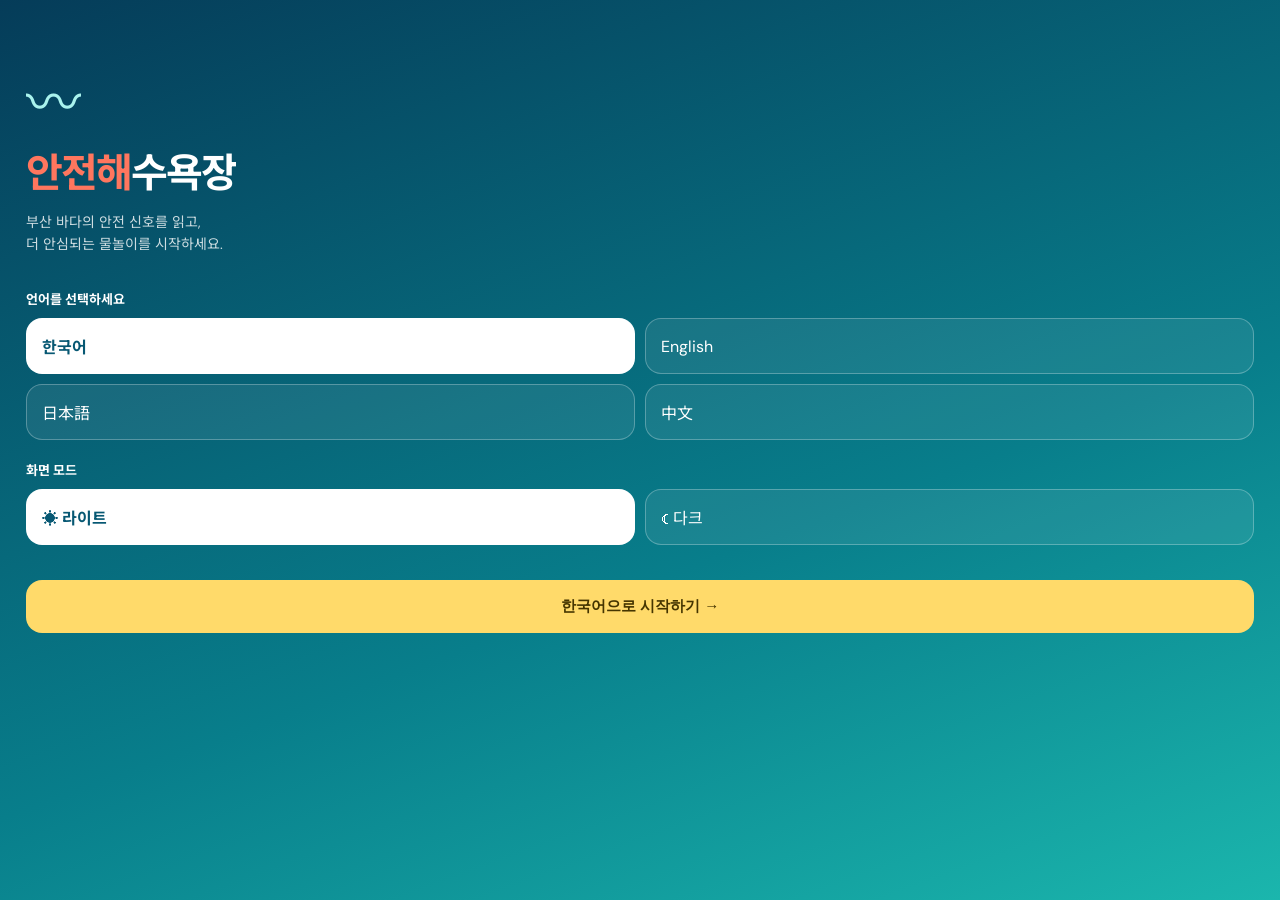
==== index.html @ ffeb75c1 "Refresh internal journal link" ====
<!doctype html>
<html lang="ko"><head><meta charset="utf-8"><meta name="viewport" content="width=device-width,initial-scale=1"><title>안전해수욕장 · 부산 바다 안전</title><link rel="preconnect" href="https://fonts.googleapis.com"><link rel="preconnect" href="https://fonts.gstatic.com" crossorigin><link href="https://fonts.googleapis.com/css2?family=DM+Sans:wght@400;500;600;700&family=Noto+Sans+KR:wght@400;500;600;700;800&display=swap" rel="stylesheet"><link rel="stylesheet" href="style.css"></head>
<body><div id="app"></div><style>.ring{position:relative}.brand-orange,.title-orange{color:#ff765e}.title-white{color:#fff}.start h1{font-size:0!important}.start h1::after{content:'안전해수욕장';font-size:40px;line-height:1.14;letter-spacing:-2px;background:linear-gradient(90deg,#ff765e 0 50%,#fff 50%);-webkit-background-clip:text;background-clip:text;color:transparent}</style><script>localStorage.removeItem('onboarded');</script><script src="app.js?v=2"></script><script src="fix.js?v=2"></script><script src="oceanUpgrade.js?v=2"></script><script src="localization.js?v=2"></script><script src="liveMarineData.js?v=1"></script><script src="incidentAdmin.js?v=1"></script><script src="lovableLink.js?v=2"></script></body></html>
---- style.css ----
:root{--ink:#082339;--muted:#66778a;--surface:#f5f8fa;--card:#fff;--line:#e5edf1;--ocean:#087e8b;--deep:#064d63;--aqua:#bfecef;--coral:#ff765e;--shadow:0 12px 35px #0c35401a}*{box-sizing:border-box}body{margin:0;background:var(--surface);color:var(--ink);font-family:'DM Sans','Noto Sans KR',sans-serif}.shell{max-width:520px;margin:auto;min-height:100vh;padding-bottom:100px}.top{padding:26px 22px 14px;display:flex;justify-content:space-between;align-items:center}.brand{font-weight:800;font-size:21px;letter-spacing:-1px}.brand i{color:var(--ocean);font-style:normal}.icon-btn{border:1px solid var(--line);background:var(--card);color:var(--ink);border-radius:14px;width:42px;height:42px;font-size:19px;cursor:pointer}.hero{margin:4px 16px 18px;padding:23px 21px;color:white;border-radius:25px;background:linear-gradient(130deg,#075873,#0aa4a3);overflow:hidden;position:relative}.hero:after{content:'〰 〰';position:absolute;right:-8px;bottom:-30px;font-size:110px;opacity:.16;transform:rotate(-12deg)}.eyebrow{font-size:12px;opacity:.82;font-weight:600}.hero h1{font-size:27px;line-height:1.25;margin:8px 0 17px;letter-spacing:-1.3px}.hero-row{display:flex;justify-content:space-between;align-items:end}.place{font-size:15px;font-weight:700}.locate{background:#fff;color:var(--deep);border:0;border-radius:12px;padding:10px 12px;font-weight:700;cursor:pointer}.section{padding:0 16px;margin:24px 0}.section-head{display:flex;justify-content:space-between;align-items:center;margin-bottom:12px}.section h2{font-size:17px;margin:0;letter-spacing:-.5px}.sub{font-size:12px;color:var(--muted)}.beaches{display:flex;gap:8px;overflow:auto;padding-bottom:3px}.beach{white-space:nowrap;border:1px solid var(--line);padding:10px 13px;border-radius:20px;background:var(--card);color:var(--muted);font-size:13px;cursor:pointer}.beach.active{background:var(--deep);border-color:var(--deep);color:#fff}.score{background:var(--card);border-radius:22px;padding:18px;box-shadow:var(--shadow);display:grid;grid-template-columns:94px 1fr;gap:13px}.ring{width:86px;height:86px;border-radius:50%;background:conic-gradient(#ffc64c 0 80%,#edf3f3 80%);display:grid;place-items:center}.ring:after{content:'';background:var(--card);border-radius:50%;width:68px;height:68px;position:absolute}.rating{z-index:1;text-align:center;font-weight:800;font-size:20px}.rating small{display:block;font-size:10px;color:var(--muted);font-weight:500}.score h3{margin:3px 0 6px;font-size:16px}.score p{font-size:13px;color:var(--muted);line-height:1.55;margin:0}.stars{color:#f7b928;letter-spacing:1px}.stats{display:grid;grid-template-columns:repeat(3,1fr);gap:9px;margin-top:11px}.stat{padding:12px 10px;background:var(--card);border-radius:16px;border:1px solid var(--line)}.stat b{display:block;font-size:16px}.stat span{font-size:11px;color:var(--muted)}.accident{background:var(--card);border-radius:19px;overflow:hidden;box-shadow:var(--shadow)}.acc-top{display:flex;justify-content:space-between;padding:16px 16px 13px;border-bottom:1px solid var(--line)}.acc-top b{font-size:15px}.count{color:var(--coral);font-weight:800}.reason{display:flex;align-items:center;gap:10px;padding:12px 16px;border-bottom:1px solid var(--line);cursor:pointer}.reason:last-child{border:0}.dot{width:9px;height:9px;background:#ff856f;border-radius:50%}.reason:nth-child(3) .dot{background:#f6bd4b}.reason:nth-child(4) .dot{background:#60c5b5}.reason span{font-size:13px;flex:1}.reason b{font-size:13px}.chev{color:var(--muted)}.detail{margin:0 16px;background:#eaf7f6;border-radius:0 0 16px 16px;padding:12px 14px;font-size:12px;line-height:1.5;color:#31646b}.tips{display:grid;grid-template-columns:1fr 1fr;gap:10px}.tip{border-radius:18px;padding:15px;background:#eaf7f6}.tip:nth-child(2){background:#fff0eb}.tip strong{display:block;font-size:13px;margin:4px 0}.tip p{font-size:11px;line-height:1.5;margin:0;color:var(--muted)}.field{background:var(--card);border-radius:22px;padding:18px;box-shadow:var(--shadow)}.field-title{display:flex;gap:12px;align-items:center}.round{width:43px;height:43px;display:grid;place-items:center;border-radius:14px;background:#dff5f3;font-size:21px}.field h3{margin:0;font-size:15px}.field p{margin:4px 0 0;font-size:12px;color:var(--muted)}.upload{margin-top:15px;border:1.5px dashed #9bcfce;border-radius:15px;padding:18px;text-align:center;font-size:13px;color:var(--ocean);cursor:pointer}.gallery{display:flex;gap:9px;overflow:auto}.badge{min-width:100px;height:94px;border:1px solid var(--line);border-radius:17px;background:var(--card);padding:11px;text-align:center;font-size:12px}.badge .animal{font-size:27px;display:block;margin-bottom:3px}.badge.locked{opacity:.42;filter:grayscale(1)}.bottom{position:fixed;bottom:0;left:50%;transform:translateX(-50%);width:min(520px,100%);padding:12px 18px 18px;background:linear-gradient(transparent,var(--surface) 35%);display:flex;justify-content:center;gap:13px;z-index:5}.camera{height:58px;width:58px;border:0;border-radius:19px;background:var(--coral);box-shadow:0 8px 20px #ff765e55;color:#fff;font-size:24px;cursor:pointer}.file{height:58px;min-width:126px;border:0;border-radius:19px;background:var(--deep);color:white;font-weight:700;cursor:pointer}.modal{position:fixed;inset:0;background:#08233988;z-index:10;display:grid;place-items:end center;padding:0}.sheet{background:var(--card);border-radius:27px 27px 0 0;width:min(520px,100%);padding:26px 21px 38px;animation:up .25s ease}.sheet h2{margin:0 0 5px;font-size:21px}.sheet>p{margin:0 0 19px;font-size:13px;color:var(--muted);line-height:1.5}.close{float:right}.analysis{display:flex;gap:14px;background:var(--surface);padding:12px;border-radius:17px}.analysis img{width:92px;height:92px;border-radius:12px;object-fit:cover}.analysis h3{margin:3px 0 6px;font-size:16px}.analysis p{font-size:12px;line-height:1.5;color:var(--muted);margin:0}.tag{display:inline-block;background:#d9f2ef;color:#087e8b;border-radius:20px;padding:5px 8px;font-size:11px;font-weight:700;margin:15px 4px 0 0}.new{background:#fff1cf;color:#a66900}.start{min-height:100vh;background:linear-gradient(160deg,#053c59,#087e8b 60%,#1bb6ad);color:white;padding:58px 26px}.start .wave{font-size:55px;color:#a9f3ed}.start h1{font-size:40px;line-height:1.14;letter-spacing:-2px;margin:12px 0}.start p{opacity:.8;line-height:1.6;font-size:14px;margin-bottom:34px}.choose-label{font-size:13px;font-weight:700;margin:20px 0 10px}.choices{display:grid;grid-template-columns:1fr 1fr;gap:10px}.choice{border:1px solid #ffffff45;color:white;background:#ffffff13;border-radius:16px;padding:15px;text-align:left;font:inherit;cursor:pointer}.choice.active{background:#fff;color:#075873;font-weight:700}.go{width:100%;margin-top:35px;border:0;background:#ffda6a;color:#453500;border-radius:16px;padding:17px;font-weight:800;font-size:15px;cursor:pointer}@keyframes up{from{transform:translateY(100%)}to{transform:translateY(0)}}body.dark{--ink:#e9f2f5;--muted:#9daeb9;--surface:#0d1922;--card:#142631;--line:#26404d;--deep:#0e8b9a;--aqua:#173c44;--shadow:0 12px 35px #0006}body.dark .tip{background:#173c44}body.dark .tip:nth-child(2){background:#392923}body.dark .detail{background:#173c44;color:#bfe4e2}body.dark .analysis{background:#0d1922}body.dark .ring:after{background:var(--card)}@media(max-width:370px){.stats{gap:6px}.stat{padding:10px 7px}.hero h1{font-size:24px}}
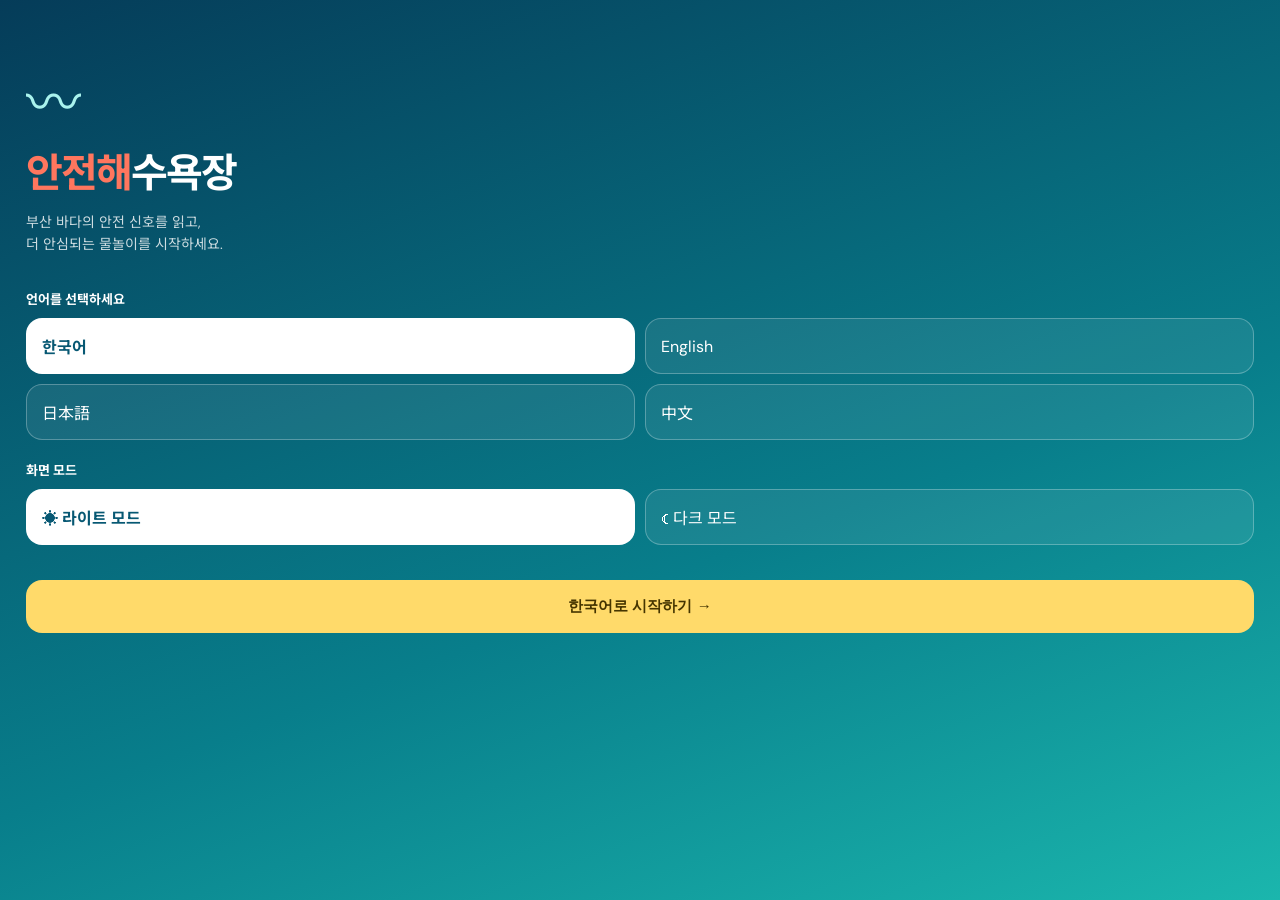
==== commit 9fe05e1d: "Complete multilingual beach safety interface" ====
--- a/index.html
+++ b/index.html
@@ -1,3 +1,3 @@
 <!doctype html>
 <html lang="ko"><head><meta charset="utf-8"><meta name="viewport" content="width=device-width,initial-scale=1"><title>안전해수욕장 · 부산 바다 안전</title><link rel="preconnect" href="https://fonts.googleapis.com"><link rel="preconnect" href="https://fonts.gstatic.com" crossorigin><link href="https://fonts.googleapis.com/css2?family=DM+Sans:wght@400;500;600;700&family=Noto+Sans+KR:wght@400;500;600;700;800&display=swap" rel="stylesheet"><link rel="stylesheet" href="style.css"></head>
-<body><div id="app"></div><style>.ring{position:relative}.brand-orange,.title-orange{color:#ff765e}.title-white{color:#fff}.start h1{font-size:0!important}.start h1::after{content:'안전해수욕장';font-size:40px;line-height:1.14;letter-spacing:-2px;background:linear-gradient(90deg,#ff765e 0 50%,#fff 50%);-webkit-background-clip:text;background-clip:text;color:transparent}</style><script>localStorage.removeItem('onboarded');</script><script src="app.js?v=2"></script><script src="fix.js?v=2"></script><script src="oceanUpgrade.js?v=2"></script><script src="localization.js?v=2"></script><script src="liveMarineData.js?v=1"></script><script src="incidentAdmin.js?v=1"></script><script src="lovableLink.js?v=2"></script></body></html>
+<body><div id="app"></div><style>.ring{position:relative}.brand-orange,.title-orange{color:#ff765e}.title-white{color:#fff}</style><script>localStorage.removeItem('onboarded');</script><script src="app.js?v=2"></script><script src="fix.js?v=2"></script><script src="oceanUpgrade.js?v=2"></script><script src="localization.js?v=2"></script><script src="liveMarineData.js?v=1"></script><script src="incidentAdmin.js?v=1"></script><script src="lovableLink.js?v=3"></script><script src="fullTranslations.js?v=1"></script></body></html>
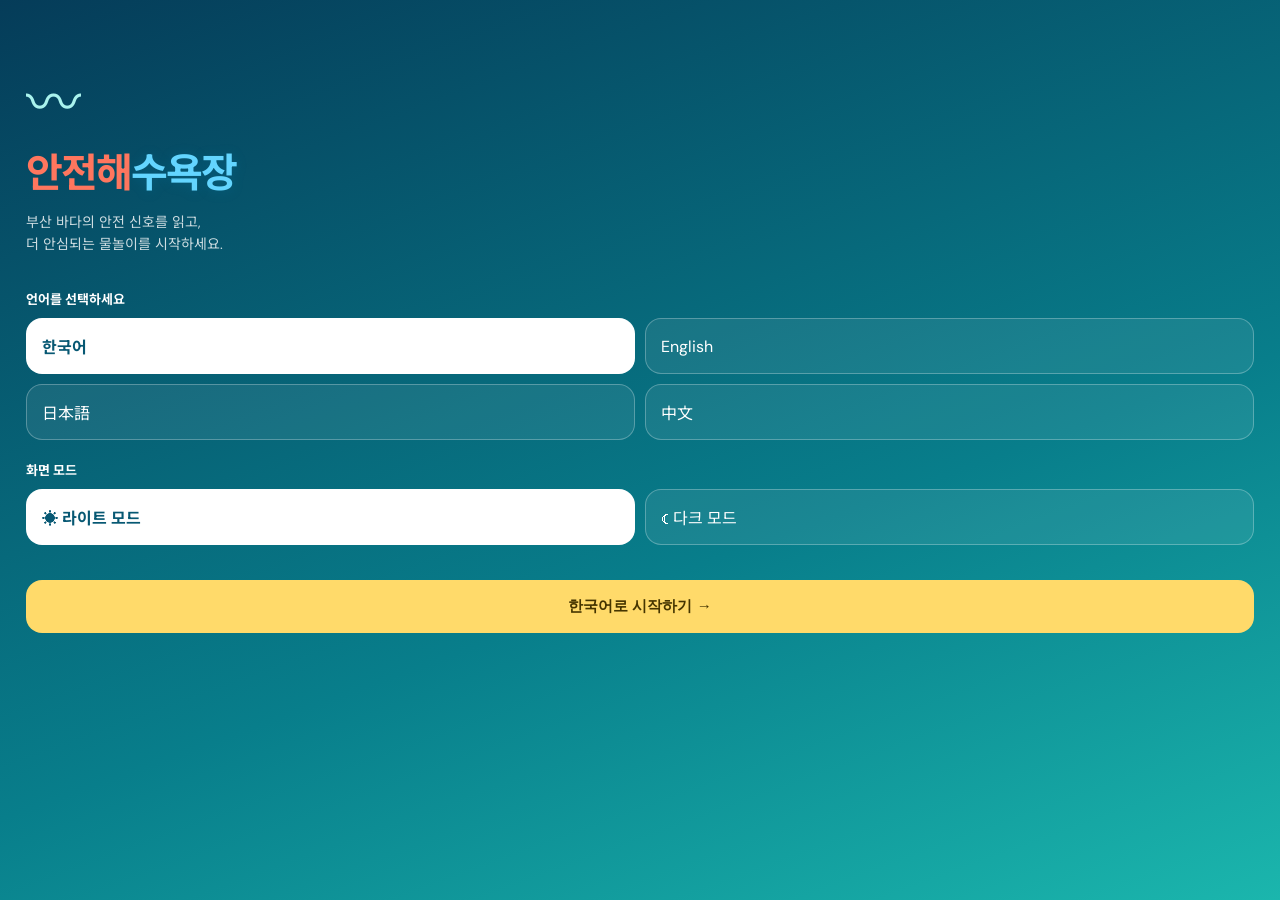
==== commit e4db893e: "Refresh localized interface assets" ====
--- a/index.html
+++ b/index.html
@@ -1,3 +1,3 @@
 <!doctype html>
 <html lang="ko"><head><meta charset="utf-8"><meta name="viewport" content="width=device-width,initial-scale=1"><title>안전해수욕장 · 부산 바다 안전</title><link rel="preconnect" href="https://fonts.googleapis.com"><link rel="preconnect" href="https://fonts.gstatic.com" crossorigin><link href="https://fonts.googleapis.com/css2?family=DM+Sans:wght@400;500;600;700&family=Noto+Sans+KR:wght@400;500;600;700;800&display=swap" rel="stylesheet"><link rel="stylesheet" href="style.css"></head>
-<body><div id="app"></div><style>.ring{position:relative}.brand-orange,.title-orange{color:#ff765e}.title-white{color:#fff}</style><script>localStorage.removeItem('onboarded');</script><script src="app.js?v=2"></script><script src="fix.js?v=2"></script><script src="oceanUpgrade.js?v=2"></script><script src="localization.js?v=2"></script><script src="liveMarineData.js?v=1"></script><script src="incidentAdmin.js?v=1"></script><script src="lovableLink.js?v=3"></script><script src="fullTranslations.js?v=1"></script></body></html>
+<body><div id="app"></div><style>.ring{position:relative}.brand-orange,.title-orange{color:#ff765e}.title-white{color:#fff}</style><script>localStorage.removeItem('onboarded');</script><script src="app.js?v=2"></script><script src="fix.js?v=2"></script><script src="oceanUpgrade.js?v=2"></script><script src="localization.js?v=2"></script><script src="liveMarineData.js?v=1"></script><script src="incidentAdmin.js?v=1"></script><script src="lovableLink.js?v=3"></script><script src="fullTranslations.js?v=2"></script></body></html>
